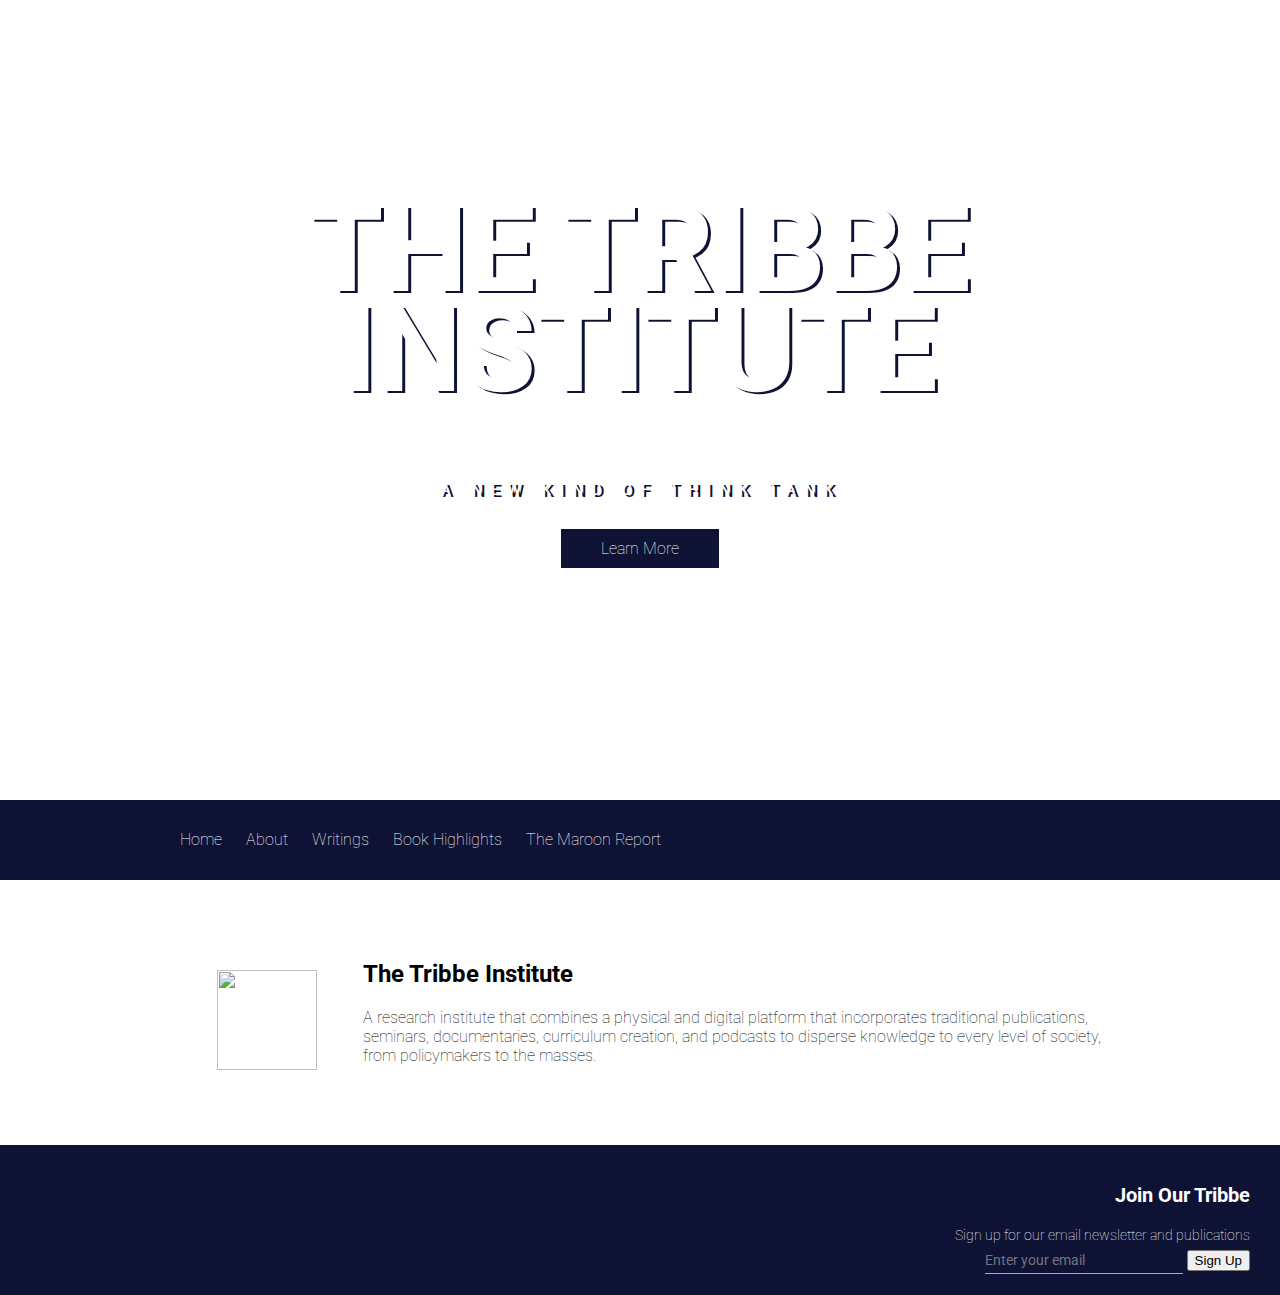
==== index.html @ ce704bc2 "assignment 2 commit, added picture and sytle sheet" ====
<!DOCTYPE html>
<html>
  <head>
    <title>Tribbe Institute</title>
    <link href='https://fonts.googleapis.com/css?family=Roboto:400,300,500,100' rel='stylesheet' type='text/css'>
    <link href="style.css" type="text/css" rel="stylesheet">
    <!-- <meta charset="utf-8">
    <meta name="viewport" content="width=device-width, initial-scale=1, shrink-to-fit=no">
        <!-- Add link to Bootstrap CDN below: 
		<link rel="stylesheet" href="https://stackpath.bootstrapcdn.com/bootstrap/4.1.3/css/bootstrap.min.css" integrity="sha384-MCw98/SFnGE8fJT3GXwEOngsV7Zt27NXFoaoApmYm81iuXoPkFOJwJ8ERdknLPMO" crossorigin="anonymous">-->
  </head>
  <body>
    <div class="header">
      <div class="container">
        <h1>The Tribbe Institute</h1>
        <p>A New Kind of Think Tank</p>
        <a class="btn" href="#">Learn More</a>
      </div>
    </div>

    <div class="nav">
      <div class="container">
        <ul>
          <li>Home</li>
          <li>About</li>
          <li>Writings</li>
          <li>Book Highlights</li>
          <li>The Maroon Report</li>
        </ul>
      </div>
    </div>

    <div class="main">
      <div class="container">
        <img src="file:///Users/Ryghteous_Antagonist/Desktop/T.R.I.B.B.E/TRIBBE%20Logo%20files/PNG_TRIBBE_GOLDhorizontal%20symbol.png" height="100" width="100">
        <h2>The Tribbe Institute</h2>
        <p>A research institute that combines a physical and digital platform that incorporates traditional publications, seminars, documentaries, curriculum creation, and podcasts to disperse knowledge to every level of society, from policymakers to the masses.
    </p>
      </div>
    </div>
  <div class="footer">
    <div class="container">
      <h3>Join Our Tribbe</h3>
      <p>Sign up for our email newsletter and publications</p>
      <form >
        <input id="signup_input" type="email" name="email" placeholder="Enter your email" required>
        <input type="submit" value="Sign Up">
      </form>   
    </div> 
  </div>  
  


    
  </body>
</html>
---- style.css ----
html, body {
  margin: 0;
  padding: 0;
}

body {
  font-family: 'Roboto', sans-serif;
  font-weight: 100;
}

.container {
  margin: 0 auto;
  max-width: 940px; 
  padding: 0 10px;
}

.header {
  background: url('file:///Users/Ryghteous_Antagonist/Coding_Desert/Tribbe_Institute_Site/House_of_Wisdom_Bayt_al-Hikma.jpg') no-repeat center center; 
  background-size: cover;
  height: 800px;
  text-align: center;
  text-shadow: 3px 2px #0e1234;
}

.header .container {
  position: relative;
  top: 200px;
}

.header h1 {
  color: #fff;
  line-height: 100px; 
  font-size: 80px;
  margin-top: 0;
  margin-bottom: 80px;
  text-transform: uppercase; 
}

@media (min-width:850px) {
  .header h1 {
    font-size: 120px;
  }
}

.header p {
  color: #fff;
  font-weight: 500;
  letter-spacing: 8px;
  margin-bottom: 40px;
  margin-top: 0;
  text-transform: uppercase; 
}

.btn {
  color: #fff;
  background: #0e1234;
  padding: 10px 40px;
  text-decoration: none; 
  transition: background .5s; 
}

.nav { 
  background: #0e1234;
  height: 80px; 
  width: 100%;
}

.nav ul {
  height: 80px;
  list-style: none;
  margin: 0 auto; 
  padding: 0;
}

.nav ul li {
  color: #fff;
  display: inline-block; 
  height: 80px;
  line-height: 80px; 
  list-style: none;
  padding: 0 10px;
  transition: background .5s; 
}

.btn:hover, .nav ul li:hover {
  background: #ddab3a;
  cursor: pointer; 
  transition: background .5s;  
}

.main .container {
  margin: 80px auto;
  
}

.main img {
  float: left;
  margin: 10px 46.5px 10px;

}
/*
.jumbotron {
  background: url() center center;
  background-size: cover;
  height: 600px; 
}

.jumbotron .container {
  position: relative;
  top: 220px;
}

.jumbotron h2 {
  color: #fff;
  text-align: right; 
}

.jumbotron p {
  color: #fff; 
  text-align: right; 
}

.jumbotron .btn {
  margin: 10px 0 0;
  float: right; 
}
*/
.footer { 
  background: #0e1234;
  height: 100px; 
  padding-bottom: 50px;
  text-align: right;
  
}
.footer .container{
  margin-right: 20px;
}
.footer h3{
  color: #fff;
  line-height: 40px;
  font-size: 20px;
  margin: auto;
  padding-top: 30px;
  
}
.footer p { 
  color: #fff;
  font-size: 14px;  
  height: 35px; 
  line-height: 40px;
  margin: auto;
  margin-bottom: auto;  
}

#signup_input {
  background-color: transparent;
  border: none;
  border-bottom: 1px solid #ddab3a;
  font-size: 14px;
  padding: 0 20px 5px 0;
  color: #fff;
  font-family: 'Roboto';

}
@media (max-width: 500px) {
  .header h1 {
    font-size: 50px;
    line-height: 64px;
  }

 /* .main, .jumbotron {
    padding: 0 30px;
  }
*/
  .main img {
    width: 100%;
  }
}
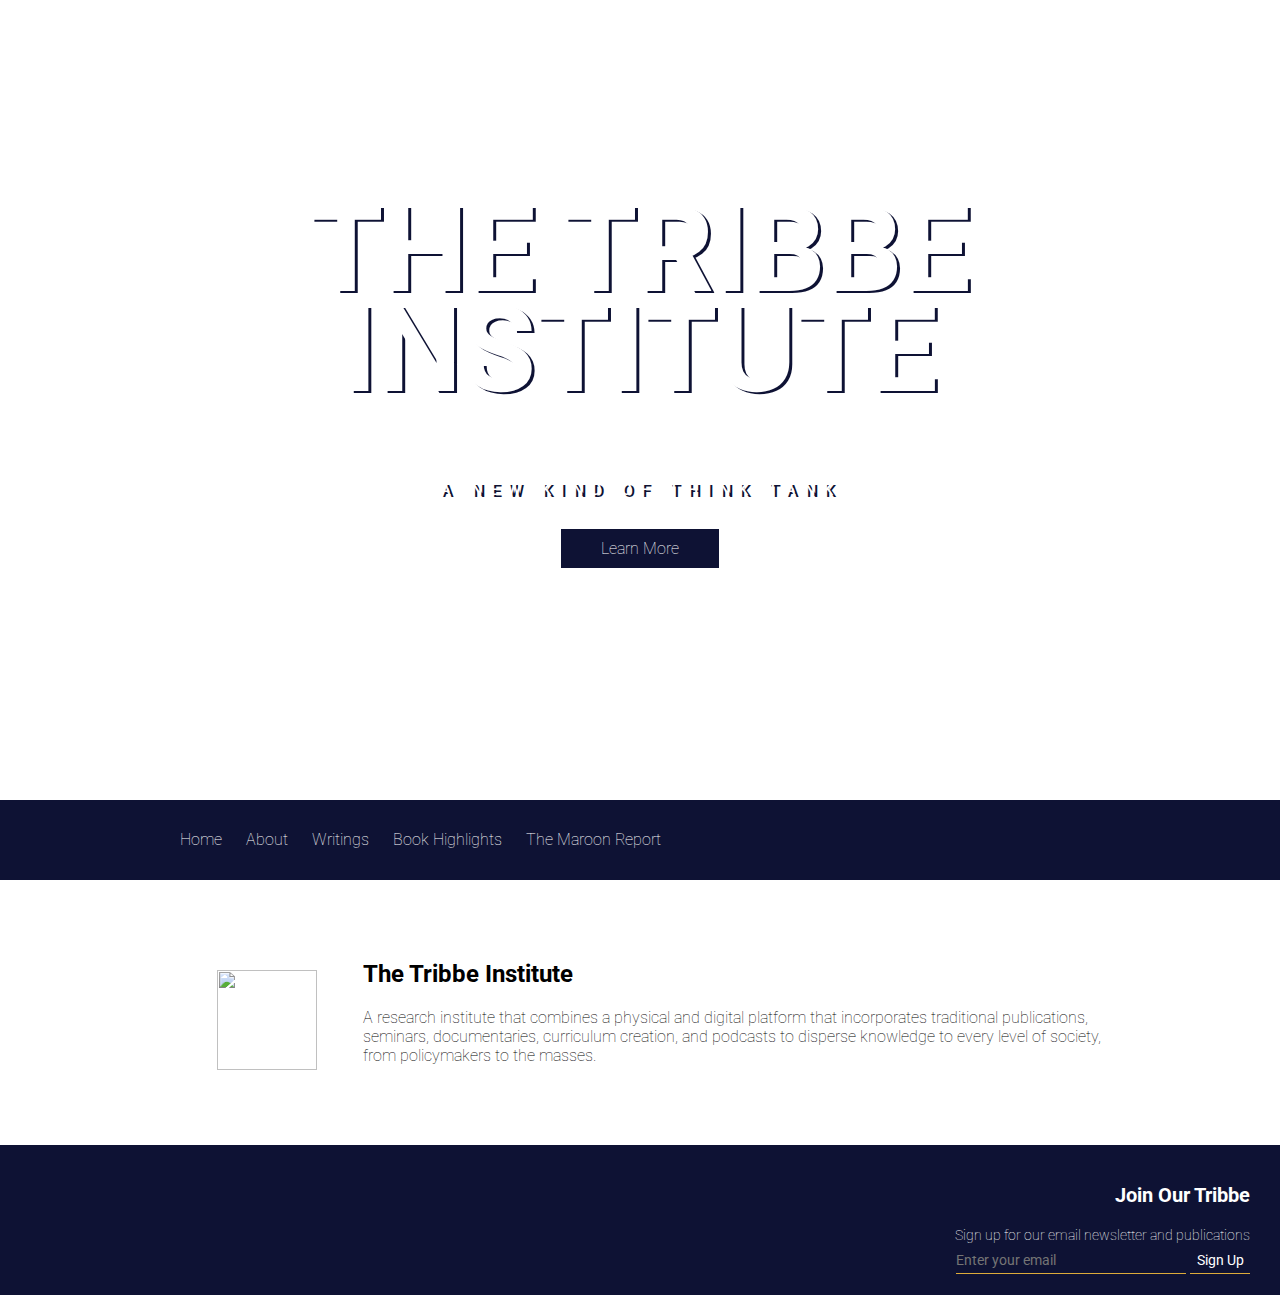
==== commit bcfb0031: "added signup submit button" ====
--- a/index.html
+++ b/index.html
@@ -44,7 +44,7 @@
       <p>Sign up for our email newsletter and publications</p>
       <form >
         <input id="signup_input" type="email" name="email" placeholder="Enter your email" required>
-        <input type="submit" value="Sign Up">
+        <input id="signup_submit" type="submit" value="Sign Up">
       </form>   
     </div> 
   </div>  
--- a/style.css
+++ b/style.css
@@ -160,7 +160,18 @@
   padding: 0 20px 5px 0;
   color: #fff;
   font-family: 'Roboto';
+  width: 210px;
+}
 
+#signup_submit {
+  background-color: transparent;
+  border: none;
+  border-bottom: 1px solid #ddab3a;
+  font-size: 14px;
+  color: white;
+  padding: 0 0 5px 0;
+  width: 60px;
+  font-family: 'Roboto';
 }
 @media (max-width: 500px) {
   .header h1 {
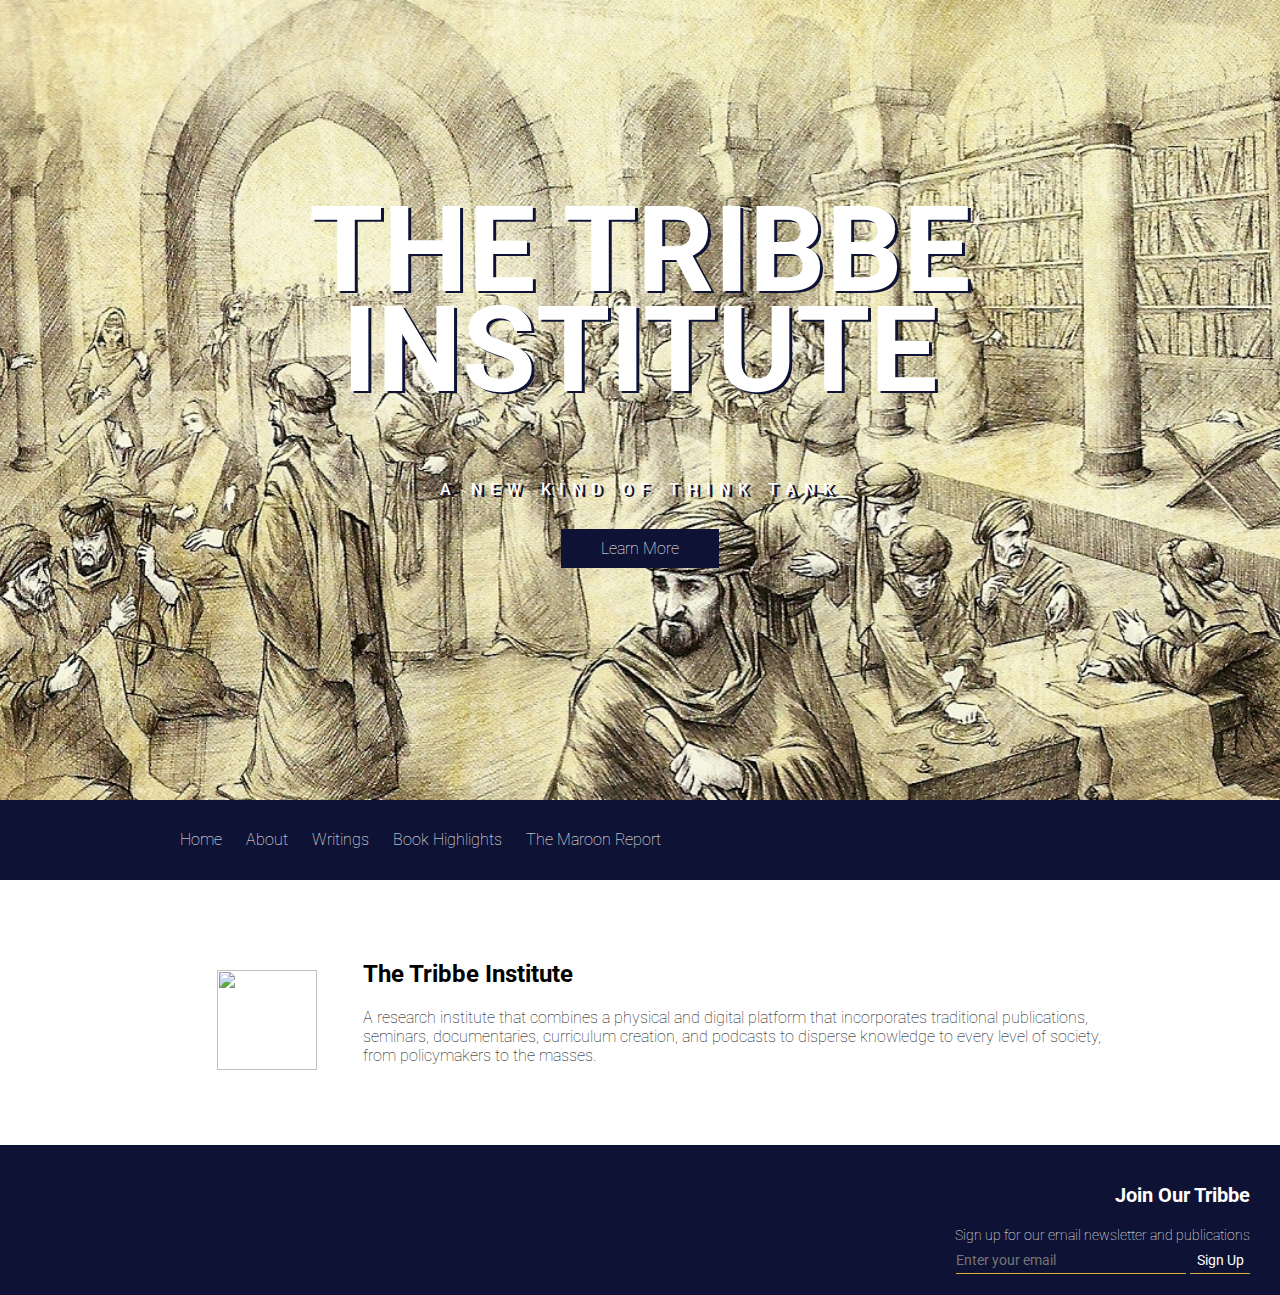
==== commit e0221b70: "added logo image file" ====
--- a/index.html
+++ b/index.html
@@ -32,7 +32,7 @@
 
     <div class="main">
       <div class="container">
-        <img src="file:///Users/Ryghteous_Antagonist/Desktop/T.R.I.B.B.E/TRIBBE%20Logo%20files/PNG_TRIBBE_GOLDhorizontal%20symbol.png" height="100" width="100">
+        <img src="./TRIBBE%20Logo%20files/PNG_TRIBBE_GOLDhorizontal%20symbol.png" height="100" width="100">
         <h2>The Tribbe Institute</h2>
         <p>A research institute that combines a physical and digital platform that incorporates traditional publications, seminars, documentaries, curriculum creation, and podcasts to disperse knowledge to every level of society, from policymakers to the masses.
     </p>
@@ -53,4 +53,4 @@
 
     
   </body>
-</html>+</html>
--- a/style.css
+++ b/style.css
@@ -15,7 +15,7 @@
 }
 
 .header {
-  background: url('file:///Users/Ryghteous_Antagonist/Coding_Desert/Tribbe_Institute_Site/House_of_Wisdom_Bayt_al-Hikma.jpg') no-repeat center center; 
+  background: url('./House_of_Wisdom_Bayt_al-Hikma.jpg') no-repeat center center; 
   background-size: cover;
   height: 800px;
   text-align: center;
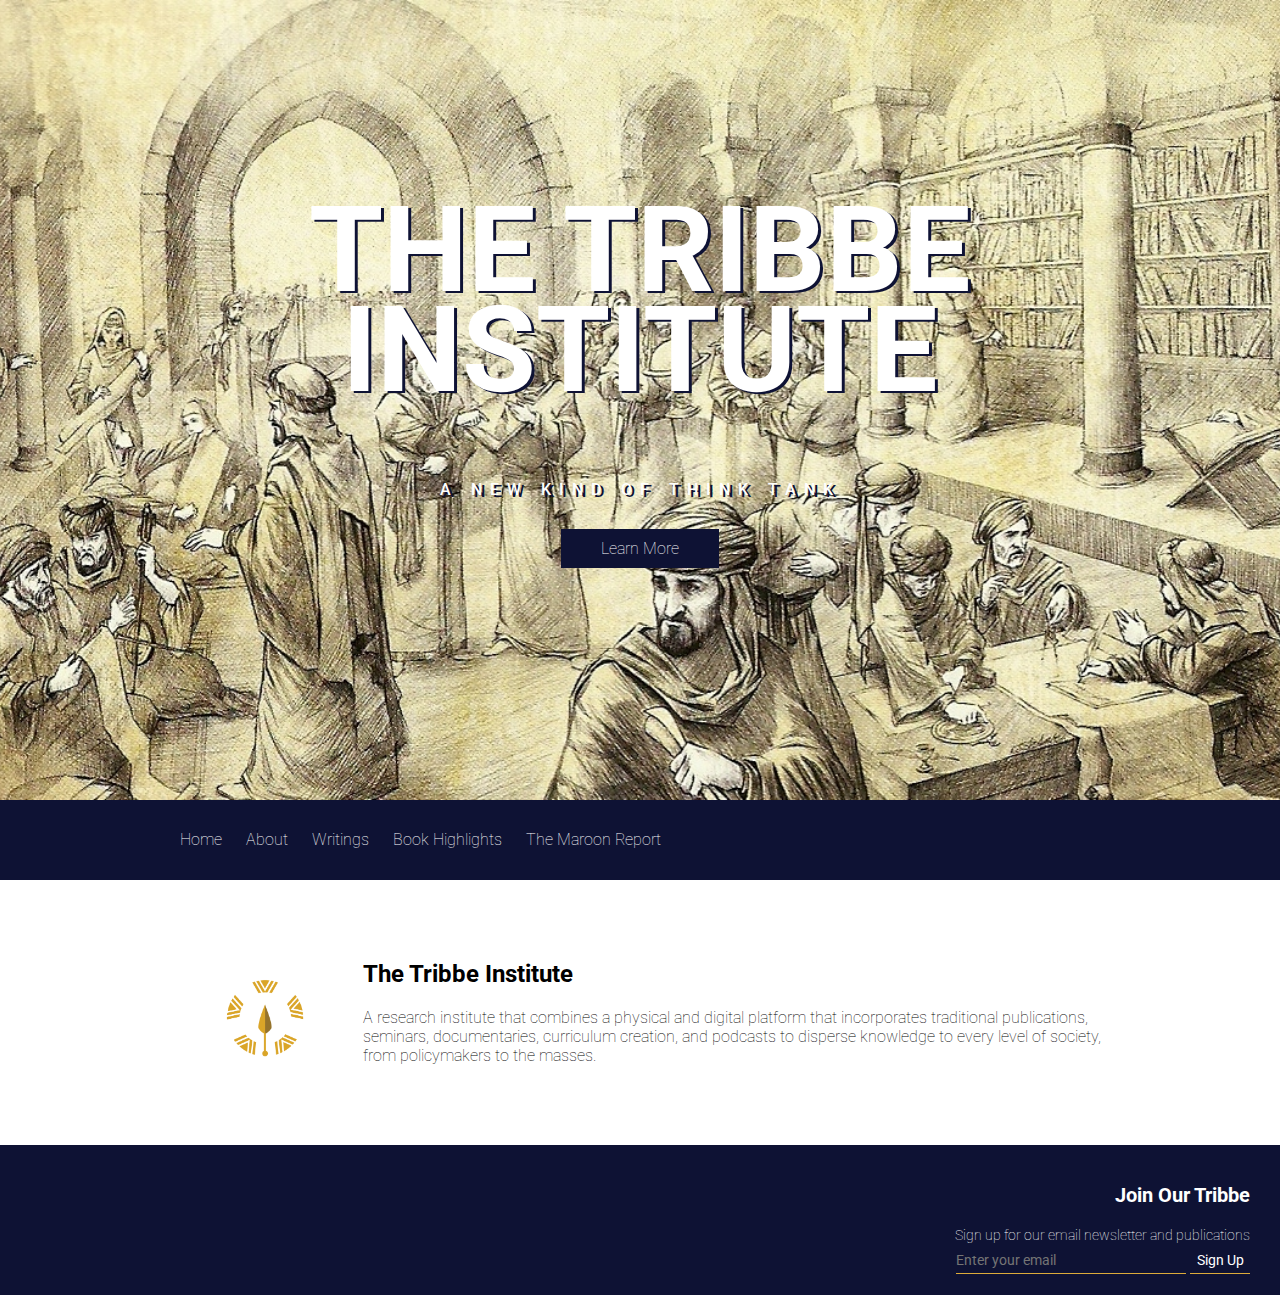
==== commit 53e142bc: "Assignment 3" ====
--- a/index.html
+++ b/index.html
@@ -24,7 +24,9 @@
           <li>Home</li>
           <li>About</li>
           <li>Writings</li>
-          <li>Book Highlights</li>
+          <li>
+            <a href= bookhighlights.html>Book Highlights</a>
+          </li>
           <li>The Maroon Report</li>
         </ul>
       </div>
@@ -32,7 +34,7 @@
 
     <div class="main">
       <div class="container">
-        <img src="./TRIBBE%20Logo%20files/PNG_TRIBBE_GOLDhorizontal%20symbol.png" height="100" width="100">
+        <img src="./PNG_TRIBBE_GOLDhorizontal_symbol_copy.png" height="100" width="100">
         <h2>The Tribbe Institute</h2>
         <p>A research institute that combines a physical and digital platform that incorporates traditional publications, seminars, documentaries, curriculum creation, and podcasts to disperse knowledge to every level of society, from policymakers to the masses.
     </p>
--- a/style.css
+++ b/style.css
@@ -6,6 +6,11 @@
 body {
   font-family: 'Roboto', sans-serif;
   font-weight: 100;
+}
+
+a {
+  text-decoration: none;
+  color:  #fff;
 }
 
 .container {
